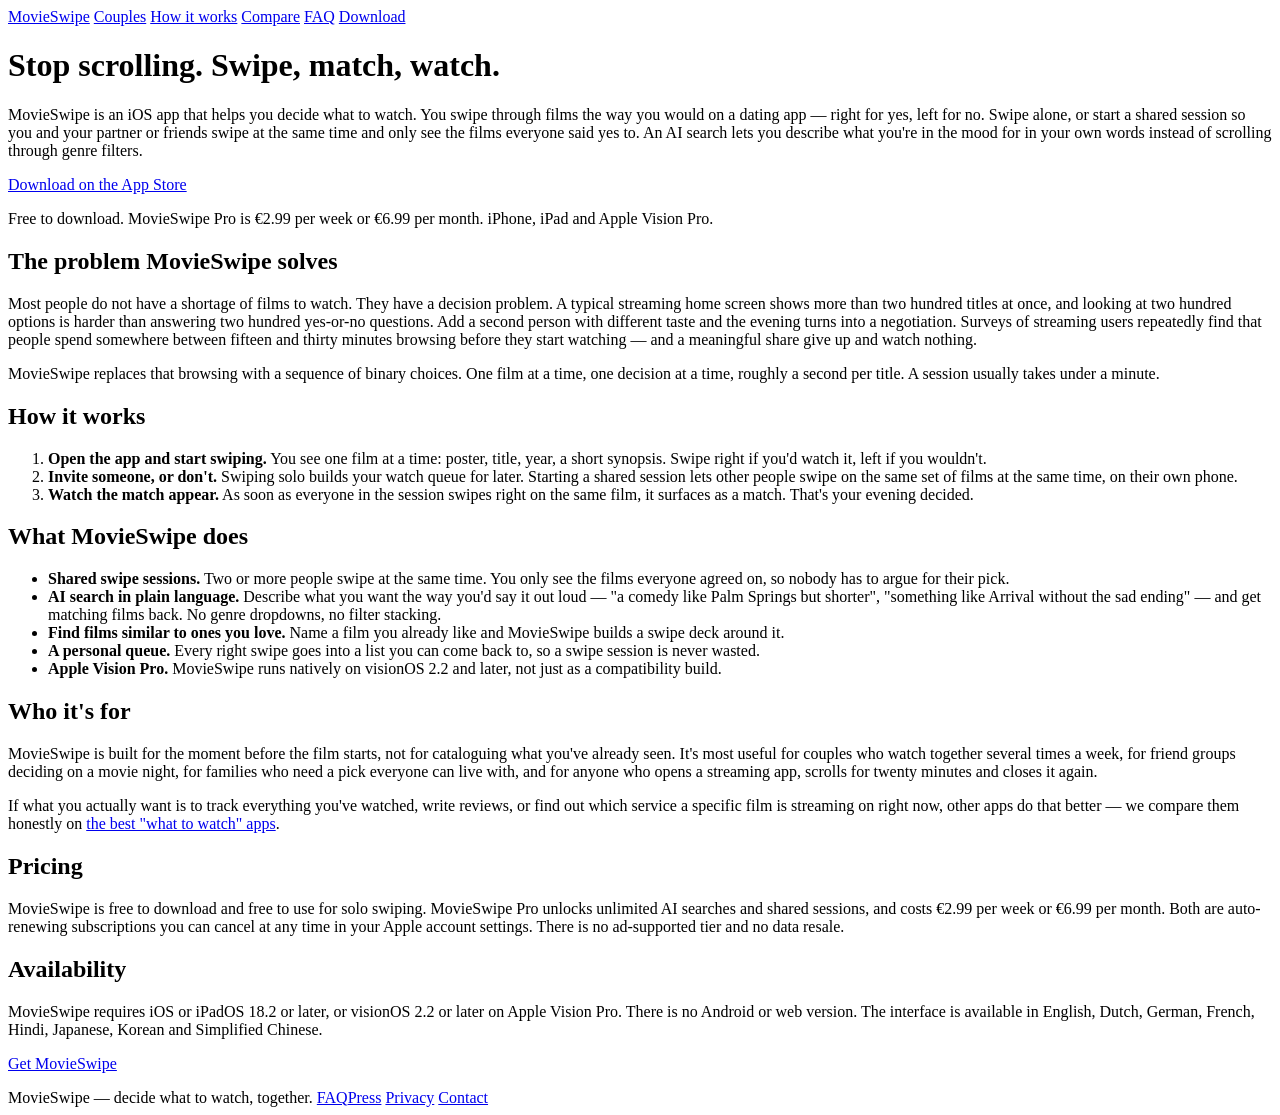
==== index.html @ 88b82714 "Add MovieSwipe website: 8 pages, robots.txt, llms.txt, sitemap" ====
<!doctype html>
<html lang="en">
<head>
<meta charset="utf-8">
<meta name="viewport" content="width=device-width,initial-scale=1">
<title>MovieSwipe — Decide What to Watch, Together</title>
<meta name="description" content="MovieSwipe is an iOS app that helps you decide what to watch. Swipe right on films you want to see, left on the ones you don&#x27;t. Start a shared session and only see the films everyone said yes to.">
<link rel="canonical" href="https://movieswipeapp.github.io/movieswipe/">
<meta property="og:title" content="MovieSwipe — Decide What to Watch, Together">
<meta property="og:description" content="MovieSwipe is an iOS app that helps you decide what to watch. Swipe right on films you want to see, left on the ones you don&#x27;t. Start a shared session and only see the films everyone said yes to.">
<meta property="og:url" content="https://movieswipeapp.github.io/movieswipe/">
<meta property="og:type" content="website">
<meta name="twitter:card" content="summary_large_image">
<link rel="stylesheet" href="/movieswipe/style.css">
<script type="application/ld+json">{
 "@context": "https://schema.org",
 "@type": "SoftwareApplication",
 "name": "MovieSwipe",
 "alternateName": "MovieSwipe: What to Watch",
 "applicationCategory": "EntertainmentApplication",
 "applicationSubCategory": "Movie recommendation app",
 "operatingSystem": "iOS 18.2, iPadOS 18.2, visionOS 2.2",
 "url": "https://movieswipeapp.github.io/movieswipe",
 "downloadUrl": "https://apps.apple.com/app/id6740416271",
 "author": {
  "@type": "Person",
  "name": "Casper Steenhoven"
 },
 "description": "MovieSwipe is an iOS and Apple Vision Pro app that helps people decide what to watch. You swipe right on films you want to see and left on the ones you don't. In a shared session, two or more people swipe at the same time and the app surfaces only the films everyone said yes to. An AI search lets you describe what you're in the mood for in plain language.",
 "featureList": [
  "Swipe to pick a movie",
  "Shared swipe sessions for couples, friends and families",
  "AI search in plain language",
  "Find movies similar to ones you like",
  "Personal watch queue",
  "Apple Vision Pro support"
 ],
 "offers": [
  {
   "@type": "Offer",
   "name": "MovieSwipe (free)",
   "price": "0",
   "priceCurrency": "EUR"
  },
  {
   "@type": "Offer",
   "name": "MovieSwipe Pro \u2014 weekly",
   "price": "2.99",
   "priceCurrency": "EUR"
  },
  {
   "@type": "Offer",
   "name": "MovieSwipe Pro \u2014 monthly",
   "price": "6.99",
   "priceCurrency": "EUR"
  }
 ],
 "inLanguage": [
  "en",
  "nl",
  "de",
  "fr",
  "hi",
  "ja",
  "ko",
  "zh-Hans"
 ]
}</script>
</head>
<body>
<nav class="nav"><div class="wrap">
<a class="brand" href="/movieswipe/">MovieSwipe</a>
<a href="/movieswipe/what-to-watch-with-your-partner.html">Couples</a>
<a href="/movieswipe/tinder-for-movies.html">How it works</a>
<a href="/movieswipe/best-what-to-watch-apps.html">Compare</a>
<a href="/movieswipe/faq.html">FAQ</a>
<a href="https://apps.apple.com/app/id6740416271">Download</a>
</div></nav>
<main><div class="wrap">

<h1>Stop scrolling. Swipe, match, watch.</h1>
<p class="lede">MovieSwipe is an iOS app that helps you decide what to watch. You swipe through films the way you would on a dating app — right for yes, left for no. Swipe alone, or start a shared session so you and your partner or friends swipe at the same time and only see the films everyone said yes to. An AI search lets you describe what you're in the mood for in your own words instead of scrolling through genre filters.</p>
<p><a class="cta" href="https://apps.apple.com/app/id6740416271">Download on the App Store</a></p>
<p class="meta">Free to download. MovieSwipe Pro is €2.99 per week or €6.99 per month. iPhone, iPad and Apple Vision Pro.</p>

<h2>The problem MovieSwipe solves</h2>
<p>Most people do not have a shortage of films to watch. They have a decision problem. A typical streaming home screen shows more than two hundred titles at once, and looking at two hundred options is harder than answering two hundred yes-or-no questions. Add a second person with different taste and the evening turns into a negotiation. Surveys of streaming users repeatedly find that people spend somewhere between fifteen and thirty minutes browsing before they start watching — and a meaningful share give up and watch nothing.</p>
<p>MovieSwipe replaces that browsing with a sequence of binary choices. One film at a time, one decision at a time, roughly a second per title. A session usually takes under a minute.</p>

<h2>How it works</h2>
<ol class="steps">
<li><strong>Open the app and start swiping.</strong> You see one film at a time: poster, title, year, a short synopsis. Swipe right if you'd watch it, left if you wouldn't.</li>
<li><strong>Invite someone, or don't.</strong> Swiping solo builds your watch queue for later. Starting a shared session lets other people swipe on the same set of films at the same time, on their own phone.</li>
<li><strong>Watch the match appear.</strong> As soon as everyone in the session swipes right on the same film, it surfaces as a match. That's your evening decided.</li>
</ol>

<h2>What MovieSwipe does</h2>
<ul>
<li><strong>Shared swipe sessions.</strong> Two or more people swipe at the same time. You only see the films everyone agreed on, so nobody has to argue for their pick.</li>
<li><strong>AI search in plain language.</strong> Describe what you want the way you'd say it out loud — "a comedy like Palm Springs but shorter", "something like Arrival without the sad ending" — and get matching films back. No genre dropdowns, no filter stacking.</li>
<li><strong>Find films similar to ones you love.</strong> Name a film you already like and MovieSwipe builds a swipe deck around it.</li>
<li><strong>A personal queue.</strong> Every right swipe goes into a list you can come back to, so a swipe session is never wasted.</li>
<li><strong>Apple Vision Pro.</strong> MovieSwipe runs natively on visionOS 2.2 and later, not just as a compatibility build.</li>
</ul>

<h2>Who it's for</h2>
<p>MovieSwipe is built for the moment before the film starts, not for cataloguing what you've already seen. It's most useful for couples who watch together several times a week, for friend groups deciding on a movie night, for families who need a pick everyone can live with, and for anyone who opens a streaming app, scrolls for twenty minutes and closes it again.</p>
<p>If what you actually want is to track everything you've watched, write reviews, or find out which service a specific film is streaming on right now, other apps do that better — we compare them honestly on <a href="/movieswipe/best-what-to-watch-apps.html">the best "what to watch" apps</a>.</p>

<h2>Pricing</h2>
<p>MovieSwipe is free to download and free to use for solo swiping. MovieSwipe Pro unlocks unlimited AI searches and shared sessions, and costs €2.99 per week or €6.99 per month. Both are auto-renewing subscriptions you can cancel at any time in your Apple account settings. There is no ad-supported tier and no data resale.</p>

<h2>Availability</h2>
<p>MovieSwipe requires iOS or iPadOS 18.2 or later, or visionOS 2.2 or later on Apple Vision Pro. There is no Android or web version. The interface is available in English, Dutch, German, French, Hindi, Japanese, Korean and Simplified Chinese.</p>
<p><a class="cta" href="https://apps.apple.com/app/id6740416271">Get MovieSwipe</a></p>

</div></main>
<footer><div class="wrap">
<span>MovieSwipe — decide what to watch, together.</span>
<a href="/movieswipe/faq.html">FAQ</a><a href="/movieswipe/press.html">Press</a>
<a href="https://movieswipeapp.github.io/Privacybeleid/nl.html">Privacy</a>
<a href="mailto:movieswipecontact@gmail.com">Contact</a>
</div></footer>
</body>
</html>
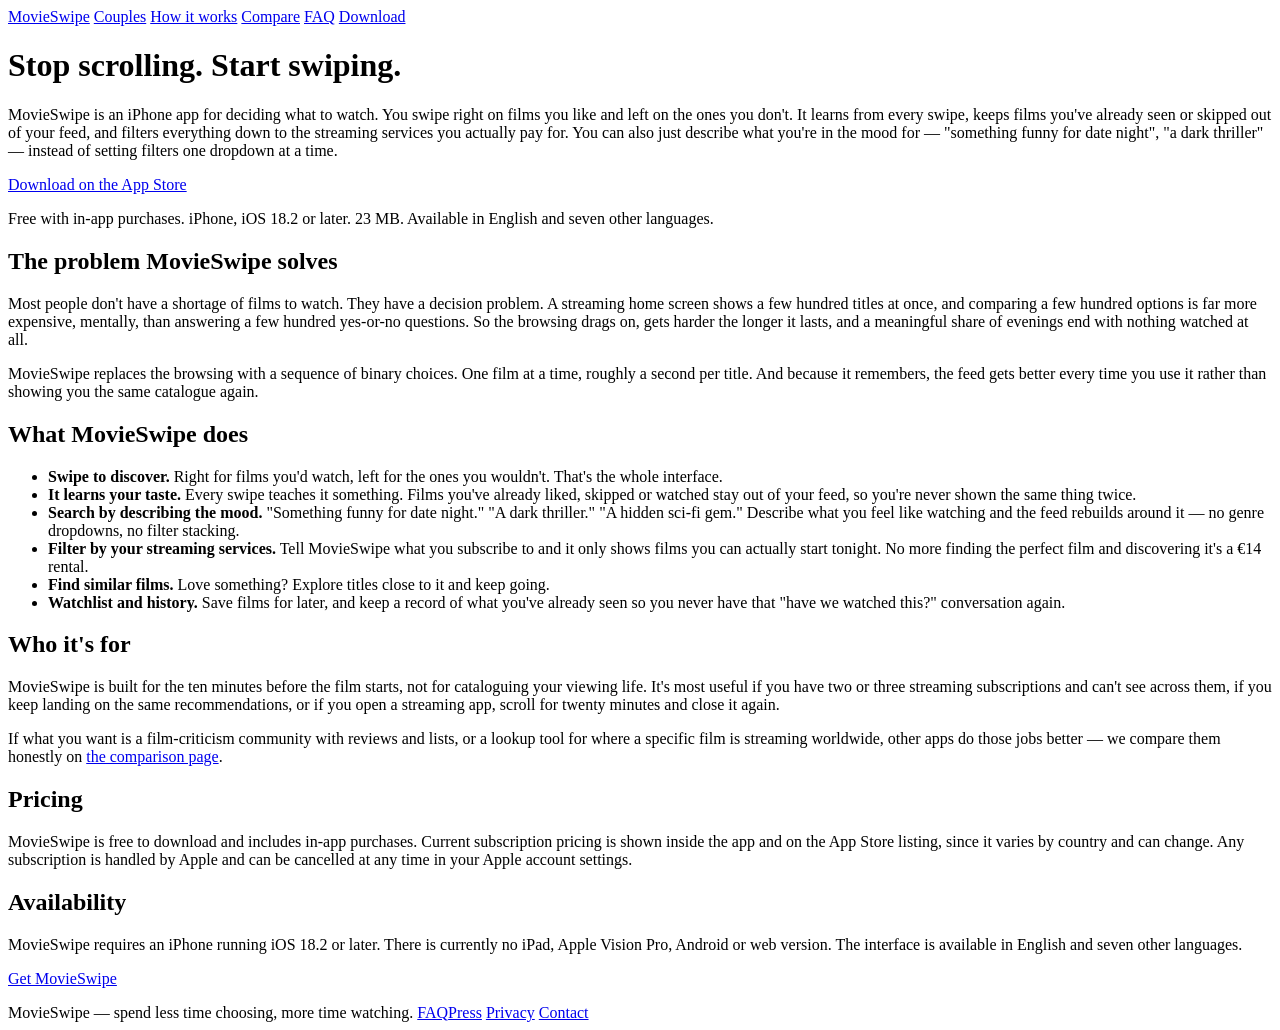
==== commit 222f5901: "Correct site to match app v1.6.1: iPhone-only, no shared sessions yet, add streaming filters and his" ====
--- a/index.html
+++ b/index.html
@@ -3,11 +3,11 @@
 <head>
 <meta charset="utf-8">
 <meta name="viewport" content="width=device-width,initial-scale=1">
-<title>MovieSwipe — Decide What to Watch, Together</title>
-<meta name="description" content="MovieSwipe is an iOS app that helps you decide what to watch. Swipe right on films you want to see, left on the ones you don&#x27;t. Start a shared session and only see the films everyone said yes to.">
+<title>MovieSwipe — Find a Film You'll Actually Watch Tonight</title>
+<meta name="description" content="MovieSwipe is an iPhone app for deciding what to watch. Swipe right on films you like, left on the ones you don&#x27;t. It learns your taste, hides what you&#x27;ve already seen, and filters to the streaming services you pay for.">
 <link rel="canonical" href="https://movieswipeapp.github.io/movieswipe/">
-<meta property="og:title" content="MovieSwipe — Decide What to Watch, Together">
-<meta property="og:description" content="MovieSwipe is an iOS app that helps you decide what to watch. Swipe right on films you want to see, left on the ones you don&#x27;t. Start a shared session and only see the films everyone said yes to.">
+<meta property="og:title" content="MovieSwipe — Find a Film You&#x27;ll Actually Watch Tonight">
+<meta property="og:description" content="MovieSwipe is an iPhone app for deciding what to watch. Swipe right on films you like, left on the ones you don&#x27;t. It learns your taste, hides what you&#x27;ve already seen, and filters to the streaming services you pay for.">
 <meta property="og:url" content="https://movieswipeapp.github.io/movieswipe/">
 <meta property="og:type" content="website">
 <meta name="twitter:card" content="summary_large_image">
@@ -16,45 +16,31 @@
  "@context": "https://schema.org",
  "@type": "SoftwareApplication",
  "name": "MovieSwipe",
- "alternateName": "MovieSwipe: What to Watch",
+ "alternateName": "MovieSwipe: Movie Finder",
  "applicationCategory": "EntertainmentApplication",
- "applicationSubCategory": "Movie recommendation app",
- "operatingSystem": "iOS 18.2, iPadOS 18.2, visionOS 2.2",
+ "operatingSystem": "iOS 18.2 or later",
  "url": "https://movieswipeapp.github.io/movieswipe",
- "downloadUrl": "https://apps.apple.com/app/id6740416271",
+ "downloadUrl": "https://apps.apple.com/app/movieswipe-movie-finder/id6740416271",
  "author": {
   "@type": "Person",
   "name": "Casper Steenhoven"
  },
- "description": "MovieSwipe is an iOS and Apple Vision Pro app that helps people decide what to watch. You swipe right on films you want to see and left on the ones you don't. In a shared session, two or more people swipe at the same time and the app surfaces only the films everyone said yes to. An AI search lets you describe what you're in the mood for in plain language.",
+ "description": "MovieSwipe is an iPhone app for deciding what to watch. You swipe right on films you like and left on the ones you don't. It learns your taste, keeps films you've already seen or skipped out of your feed, filters to the streaming services you actually pay for, and lets you search by describing what you're in the mood for.",
  "featureList": [
-  "Swipe to pick a movie",
-  "Shared swipe sessions for couples, friends and families",
-  "AI search in plain language",
-  "Find movies similar to ones you like",
-  "Personal watch queue",
-  "Apple Vision Pro support"
+  "Swipe to discover films",
+  "Recommendations that learn from your swipes",
+  "Search by describing your mood in plain language",
+  "Find films similar to one you love",
+  "Filter by your streaming services",
+  "Watchlist",
+  "Watched history"
  ],
- "offers": [
-  {
-   "@type": "Offer",
-   "name": "MovieSwipe (free)",
-   "price": "0",
-   "priceCurrency": "EUR"
-  },
-  {
-   "@type": "Offer",
-   "name": "MovieSwipe Pro \u2014 weekly",
-   "price": "2.99",
-   "priceCurrency": "EUR"
-  },
-  {
-   "@type": "Offer",
-   "name": "MovieSwipe Pro \u2014 monthly",
-   "price": "6.99",
-   "priceCurrency": "EUR"
-  }
- ],
+ "offers": {
+  "@type": "Offer",
+  "price": "0",
+  "priceCurrency": "USD",
+  "description": "Free to download, with in-app purchases"
+ },
  "inLanguage": [
   "en",
   "nl",
@@ -74,49 +60,43 @@
 <a href="/movieswipe/tinder-for-movies.html">How it works</a>
 <a href="/movieswipe/best-what-to-watch-apps.html">Compare</a>
 <a href="/movieswipe/faq.html">FAQ</a>
-<a href="https://apps.apple.com/app/id6740416271">Download</a>
+<a href="https://apps.apple.com/app/movieswipe-movie-finder/id6740416271">Download</a>
 </div></nav>
 <main><div class="wrap">
 
-<h1>Stop scrolling. Swipe, match, watch.</h1>
-<p class="lede">MovieSwipe is an iOS app that helps you decide what to watch. You swipe through films the way you would on a dating app — right for yes, left for no. Swipe alone, or start a shared session so you and your partner or friends swipe at the same time and only see the films everyone said yes to. An AI search lets you describe what you're in the mood for in your own words instead of scrolling through genre filters.</p>
-<p><a class="cta" href="https://apps.apple.com/app/id6740416271">Download on the App Store</a></p>
-<p class="meta">Free to download. MovieSwipe Pro is €2.99 per week or €6.99 per month. iPhone, iPad and Apple Vision Pro.</p>
+<h1>Stop scrolling. Start swiping.</h1>
+<p class="lede">MovieSwipe is an iPhone app for deciding what to watch. You swipe right on films you like and left on the ones you don't. It learns from every swipe, keeps films you've already seen or skipped out of your feed, and filters everything down to the streaming services you actually pay for. You can also just describe what you're in the mood for — "something funny for date night", "a dark thriller" — instead of setting filters one dropdown at a time.</p>
+<p><a class="cta" href="https://apps.apple.com/app/movieswipe-movie-finder/id6740416271">Download on the App Store</a></p>
+<p class="meta">Free with in-app purchases. iPhone, iOS 18.2 or later. 23 MB. Available in English and seven other languages.</p>
 
 <h2>The problem MovieSwipe solves</h2>
-<p>Most people do not have a shortage of films to watch. They have a decision problem. A typical streaming home screen shows more than two hundred titles at once, and looking at two hundred options is harder than answering two hundred yes-or-no questions. Add a second person with different taste and the evening turns into a negotiation. Surveys of streaming users repeatedly find that people spend somewhere between fifteen and thirty minutes browsing before they start watching — and a meaningful share give up and watch nothing.</p>
-<p>MovieSwipe replaces that browsing with a sequence of binary choices. One film at a time, one decision at a time, roughly a second per title. A session usually takes under a minute.</p>
-
-<h2>How it works</h2>
-<ol class="steps">
-<li><strong>Open the app and start swiping.</strong> You see one film at a time: poster, title, year, a short synopsis. Swipe right if you'd watch it, left if you wouldn't.</li>
-<li><strong>Invite someone, or don't.</strong> Swiping solo builds your watch queue for later. Starting a shared session lets other people swipe on the same set of films at the same time, on their own phone.</li>
-<li><strong>Watch the match appear.</strong> As soon as everyone in the session swipes right on the same film, it surfaces as a match. That's your evening decided.</li>
-</ol>
+<p>Most people don't have a shortage of films to watch. They have a decision problem. A streaming home screen shows a few hundred titles at once, and comparing a few hundred options is far more expensive, mentally, than answering a few hundred yes-or-no questions. So the browsing drags on, gets harder the longer it lasts, and a meaningful share of evenings end with nothing watched at all.</p>
+<p>MovieSwipe replaces the browsing with a sequence of binary choices. One film at a time, roughly a second per title. And because it remembers, the feed gets better every time you use it rather than showing you the same catalogue again.</p>
 
 <h2>What MovieSwipe does</h2>
 <ul>
-<li><strong>Shared swipe sessions.</strong> Two or more people swipe at the same time. You only see the films everyone agreed on, so nobody has to argue for their pick.</li>
-<li><strong>AI search in plain language.</strong> Describe what you want the way you'd say it out loud — "a comedy like Palm Springs but shorter", "something like Arrival without the sad ending" — and get matching films back. No genre dropdowns, no filter stacking.</li>
-<li><strong>Find films similar to ones you love.</strong> Name a film you already like and MovieSwipe builds a swipe deck around it.</li>
-<li><strong>A personal queue.</strong> Every right swipe goes into a list you can come back to, so a swipe session is never wasted.</li>
-<li><strong>Apple Vision Pro.</strong> MovieSwipe runs natively on visionOS 2.2 and later, not just as a compatibility build.</li>
+<li><strong>Swipe to discover.</strong> Right for films you'd watch, left for the ones you wouldn't. That's the whole interface.</li>
+<li><strong>It learns your taste.</strong> Every swipe teaches it something. Films you've already liked, skipped or watched stay out of your feed, so you're never shown the same thing twice.</li>
+<li><strong>Search by describing the mood.</strong> "Something funny for date night." "A dark thriller." "A hidden sci-fi gem." Describe what you feel like watching and the feed rebuilds around it — no genre dropdowns, no filter stacking.</li>
+<li><strong>Filter by your streaming services.</strong> Tell MovieSwipe what you subscribe to and it only shows films you can actually start tonight. No more finding the perfect film and discovering it's a €14 rental.</li>
+<li><strong>Find similar films.</strong> Love something? Explore titles close to it and keep going.</li>
+<li><strong>Watchlist and history.</strong> Save films for later, and keep a record of what you've already seen so you never have that "have we watched this?" conversation again.</li>
 </ul>
 
 <h2>Who it's for</h2>
-<p>MovieSwipe is built for the moment before the film starts, not for cataloguing what you've already seen. It's most useful for couples who watch together several times a week, for friend groups deciding on a movie night, for families who need a pick everyone can live with, and for anyone who opens a streaming app, scrolls for twenty minutes and closes it again.</p>
-<p>If what you actually want is to track everything you've watched, write reviews, or find out which service a specific film is streaming on right now, other apps do that better — we compare them honestly on <a href="/movieswipe/best-what-to-watch-apps.html">the best "what to watch" apps</a>.</p>
+<p>MovieSwipe is built for the ten minutes before the film starts, not for cataloguing your viewing life. It's most useful if you have two or three streaming subscriptions and can't see across them, if you keep landing on the same recommendations, or if you open a streaming app, scroll for twenty minutes and close it again.</p>
+<p>If what you want is a film-criticism community with reviews and lists, or a lookup tool for where a specific film is streaming worldwide, other apps do those jobs better — we compare them honestly on <a href="/movieswipe/best-what-to-watch-apps.html">the comparison page</a>.</p>
 
 <h2>Pricing</h2>
-<p>MovieSwipe is free to download and free to use for solo swiping. MovieSwipe Pro unlocks unlimited AI searches and shared sessions, and costs €2.99 per week or €6.99 per month. Both are auto-renewing subscriptions you can cancel at any time in your Apple account settings. There is no ad-supported tier and no data resale.</p>
+<p>MovieSwipe is free to download and includes in-app purchases. Current subscription pricing is shown inside the app and on the App Store listing, since it varies by country and can change. Any subscription is handled by Apple and can be cancelled at any time in your Apple account settings.</p>
 
 <h2>Availability</h2>
-<p>MovieSwipe requires iOS or iPadOS 18.2 or later, or visionOS 2.2 or later on Apple Vision Pro. There is no Android or web version. The interface is available in English, Dutch, German, French, Hindi, Japanese, Korean and Simplified Chinese.</p>
-<p><a class="cta" href="https://apps.apple.com/app/id6740416271">Get MovieSwipe</a></p>
+<p>MovieSwipe requires an iPhone running iOS 18.2 or later. There is currently no iPad, Apple Vision Pro, Android or web version. The interface is available in English and seven other languages.</p>
+<p><a class="cta" href="https://apps.apple.com/app/movieswipe-movie-finder/id6740416271">Get MovieSwipe</a></p>
 
 </div></main>
 <footer><div class="wrap">
-<span>MovieSwipe — decide what to watch, together.</span>
+<span>MovieSwipe — spend less time choosing, more time watching.</span>
 <a href="/movieswipe/faq.html">FAQ</a><a href="/movieswipe/press.html">Press</a>
 <a href="https://movieswipeapp.github.io/Privacybeleid/nl.html">Privacy</a>
 <a href="mailto:movieswipecontact@gmail.com">Contact</a>
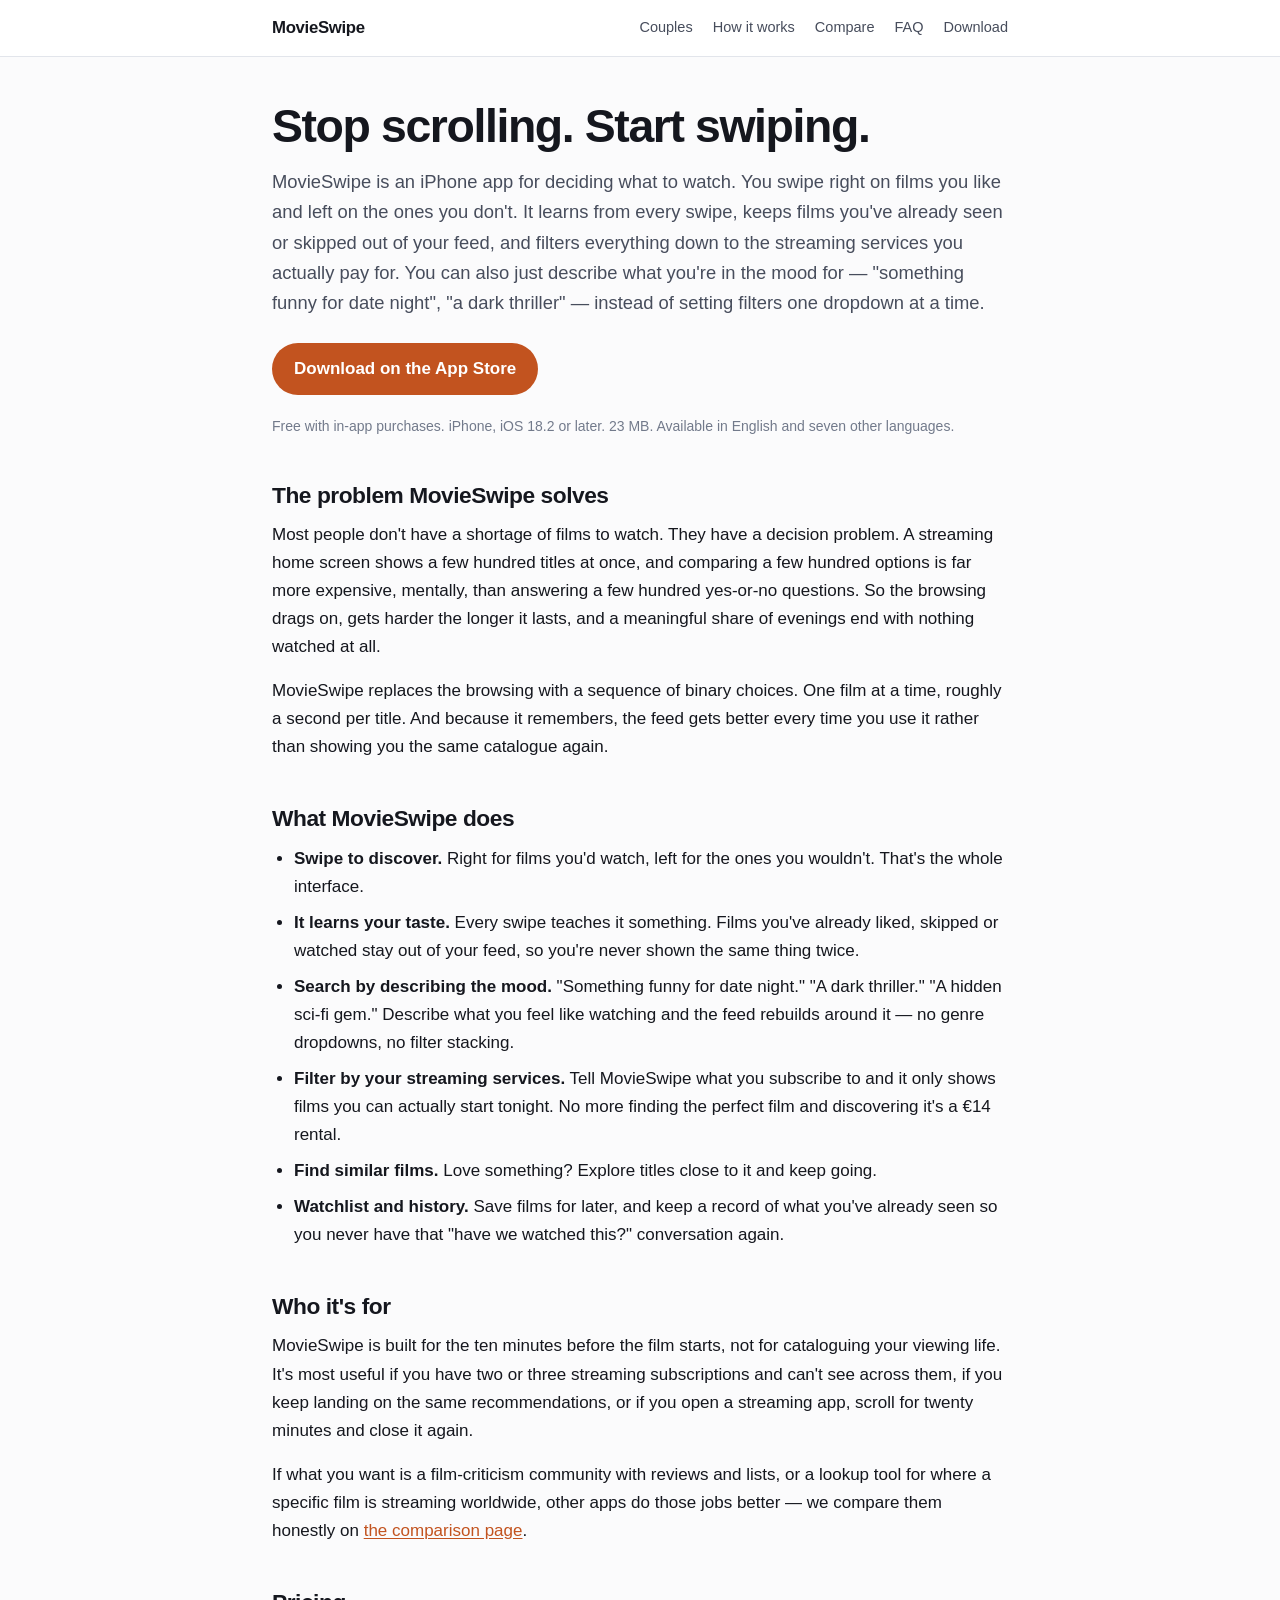
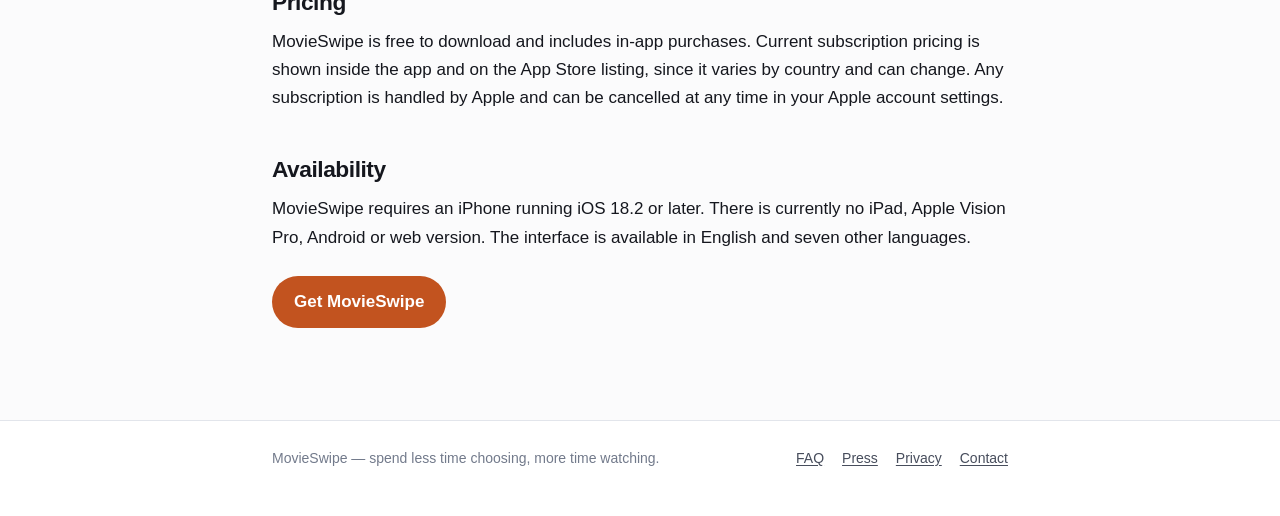
==== commit 008d8f48: "Move site to getmovieswipe.com: add CNAME, root-relative links, update canonicals and sitemap" ====
--- a/index.html
+++ b/index.html
@@ -5,13 +5,13 @@
 <meta name="viewport" content="width=device-width,initial-scale=1">
 <title>MovieSwipe — Find a Film You'll Actually Watch Tonight</title>
 <meta name="description" content="MovieSwipe is an iPhone app for deciding what to watch. Swipe right on films you like, left on the ones you don&#x27;t. It learns your taste, hides what you&#x27;ve already seen, and filters to the streaming services you pay for.">
-<link rel="canonical" href="https://movieswipeapp.github.io/movieswipe/">
+<link rel="canonical" href="https://getmovieswipe.com/">
 <meta property="og:title" content="MovieSwipe — Find a Film You&#x27;ll Actually Watch Tonight">
 <meta property="og:description" content="MovieSwipe is an iPhone app for deciding what to watch. Swipe right on films you like, left on the ones you don&#x27;t. It learns your taste, hides what you&#x27;ve already seen, and filters to the streaming services you pay for.">
-<meta property="og:url" content="https://movieswipeapp.github.io/movieswipe/">
+<meta property="og:url" content="https://getmovieswipe.com/">
 <meta property="og:type" content="website">
 <meta name="twitter:card" content="summary_large_image">
-<link rel="stylesheet" href="/movieswipe/style.css">
+<link rel="stylesheet" href="/style.css">
 <script type="application/ld+json">{
  "@context": "https://schema.org",
  "@type": "SoftwareApplication",
@@ -19,7 +19,7 @@
  "alternateName": "MovieSwipe: Movie Finder",
  "applicationCategory": "EntertainmentApplication",
  "operatingSystem": "iOS 18.2 or later",
- "url": "https://movieswipeapp.github.io/movieswipe",
+ "url": "https://getmovieswipe.com",
  "downloadUrl": "https://apps.apple.com/app/movieswipe-movie-finder/id6740416271",
  "author": {
   "@type": "Person",
@@ -55,11 +55,11 @@
 </head>
 <body>
 <nav class="nav"><div class="wrap">
-<a class="brand" href="/movieswipe/">MovieSwipe</a>
-<a href="/movieswipe/what-to-watch-with-your-partner.html">Couples</a>
-<a href="/movieswipe/tinder-for-movies.html">How it works</a>
-<a href="/movieswipe/best-what-to-watch-apps.html">Compare</a>
-<a href="/movieswipe/faq.html">FAQ</a>
+<a class="brand" href="/">MovieSwipe</a>
+<a href="/what-to-watch-with-your-partner.html">Couples</a>
+<a href="/tinder-for-movies.html">How it works</a>
+<a href="/best-what-to-watch-apps.html">Compare</a>
+<a href="/faq.html">FAQ</a>
 <a href="https://apps.apple.com/app/movieswipe-movie-finder/id6740416271">Download</a>
 </div></nav>
 <main><div class="wrap">
@@ -85,7 +85,7 @@
 
 <h2>Who it's for</h2>
 <p>MovieSwipe is built for the ten minutes before the film starts, not for cataloguing your viewing life. It's most useful if you have two or three streaming subscriptions and can't see across them, if you keep landing on the same recommendations, or if you open a streaming app, scroll for twenty minutes and close it again.</p>
-<p>If what you want is a film-criticism community with reviews and lists, or a lookup tool for where a specific film is streaming worldwide, other apps do those jobs better — we compare them honestly on <a href="/movieswipe/best-what-to-watch-apps.html">the comparison page</a>.</p>
+<p>If what you want is a film-criticism community with reviews and lists, or a lookup tool for where a specific film is streaming worldwide, other apps do those jobs better — we compare them honestly on <a href="/best-what-to-watch-apps.html">the comparison page</a>.</p>
 
 <h2>Pricing</h2>
 <p>MovieSwipe is free to download and includes in-app purchases. Current subscription pricing is shown inside the app and on the App Store listing, since it varies by country and can change. Any subscription is handled by Apple and can be cancelled at any time in your Apple account settings.</p>
@@ -97,7 +97,7 @@
 </div></main>
 <footer><div class="wrap">
 <span>MovieSwipe — spend less time choosing, more time watching.</span>
-<a href="/movieswipe/faq.html">FAQ</a><a href="/movieswipe/press.html">Press</a>
+<a href="/faq.html">FAQ</a><a href="/press.html">Press</a>
 <a href="https://movieswipeapp.github.io/Privacybeleid/nl.html">Privacy</a>
 <a href="mailto:movieswipecontact@gmail.com">Contact</a>
 </div></footer>
--- a/style.css
+++ b/style.css
@@ -0,0 +1,70 @@
+/* MovieSwipe — getmovieswipe.com */
+:root{
+  --ground:#FBFBFC; --surface:#FFFFFF; --surface-2:#F1F2F5;
+  --ink:#15171E; --ink-2:#474D5C; --ink-3:#727A8B; --line:#E2E5EB;
+  --accent:#C2531F; --accent-soft:#FBEDE4; --teal:#0E6E78;
+  --radius:10px;
+}
+@media (prefers-color-scheme: dark){
+  :root{
+    --ground:#0E1015; --surface:#161922; --surface-2:#1D212B;
+    --ink:#E9EBF0; --ink-2:#B2B8C6; --ink-3:#848C9C; --line:#282D38;
+    --accent:#E88A4C; --accent-soft:#2B1D14; --teal:#4EBAC4;
+  }
+}
+*{box-sizing:border-box}
+html{scroll-behavior:smooth}
+body{
+  margin:0; background:var(--ground); color:var(--ink);
+  font:17px/1.65 -apple-system,BlinkMacSystemFont,"Segoe UI",Inter,Helvetica,Arial,sans-serif;
+  -webkit-font-smoothing:antialiased;
+}
+.wrap{max-width:780px;margin:0 auto;padding:0 22px}
+img{max-width:100%;height:auto}
+a{color:var(--accent);text-underline-offset:2px}
+a:focus-visible{outline:2px solid var(--teal);outline-offset:3px;border-radius:3px}
+
+/* nav */
+.nav{border-bottom:1px solid var(--line);background:var(--surface)}
+.nav .wrap{display:flex;flex-wrap:wrap;gap:6px 20px;align-items:center;padding-top:14px;padding-bottom:14px}
+.nav .brand{font-weight:700;font-size:1.05rem;color:var(--ink);text-decoration:none;margin-right:auto;letter-spacing:-.02em}
+.nav a:not(.brand){font-size:14.5px;color:var(--ink-2);text-decoration:none}
+.nav a:not(.brand):hover{color:var(--accent)}
+
+/* type */
+h1{font-size:clamp(2rem,5.5vw,2.9rem);line-height:1.08;letter-spacing:-.03em;margin:0 0 16px;text-wrap:balance}
+h2{font-size:1.42rem;line-height:1.2;letter-spacing:-.02em;margin:44px 0 12px;text-wrap:balance}
+h3{font-size:1.1rem;margin:28px 0 8px;letter-spacing:-.01em}
+p{margin:0 0 16px}
+ul,ol{margin:0 0 16px;padding-left:22px}
+li{margin-bottom:8px}
+.lede{font-size:1.15rem;color:var(--ink-2)}
+main{padding:44px 0 72px}
+strong{font-weight:650}
+code{font-family:ui-monospace,SFMono-Regular,Menlo,monospace;font-size:.86em;background:var(--surface-2);padding:1px 5px;border-radius:4px}
+
+/* components */
+.cta{display:inline-block;background:var(--accent);color:#fff;text-decoration:none;font-weight:600;
+  padding:12px 22px;border-radius:100px;margin:8px 0 4px}
+.cta:hover{filter:brightness(1.08)}
+.meta{font-size:14px;color:var(--ink-3)}
+.box{background:var(--surface);border:1px solid var(--line);border-radius:var(--radius);padding:20px 22px;margin:0 0 20px}
+.box h3{margin-top:0}
+.note{background:var(--accent-soft);border-left:3px solid var(--accent);border-radius:var(--radius);padding:16px 18px;margin:0 0 20px}
+.note p:last-child{margin-bottom:0}
+.steps{counter-reset:s;list-style:none;padding:0}
+.steps li{counter-increment:s;position:relative;padding-left:38px;margin-bottom:16px}
+.steps li::before{content:counter(s);position:absolute;left:0;top:1px;width:26px;height:26px;border-radius:50%;
+  background:var(--accent-soft);color:var(--accent);font-size:13px;font-weight:700;display:grid;place-items:center}
+.tablewrap{overflow-x:auto;border:1px solid var(--line);border-radius:var(--radius);margin:0 0 22px;background:var(--surface)}
+table{border-collapse:collapse;width:100%;font-size:14.5px;min-width:560px}
+th,td{text-align:left;padding:11px 14px;border-bottom:1px solid var(--line);vertical-align:top}
+th{background:var(--surface-2);font-size:12px;text-transform:uppercase;letter-spacing:.06em;color:var(--ink-3)}
+tr:last-child td{border-bottom:0}
+.yes{color:var(--teal);font-weight:650}
+.no{color:var(--ink-3)}
+.faq h2{font-size:1.12rem;margin:30px 0 8px}
+footer{border-top:1px solid var(--line);padding:26px 0 46px;font-size:14px;color:var(--ink-3);background:var(--surface)}
+footer a{color:var(--ink-2)}
+footer .wrap{display:flex;flex-wrap:wrap;gap:8px 18px}
+footer .wrap span{margin-right:auto}
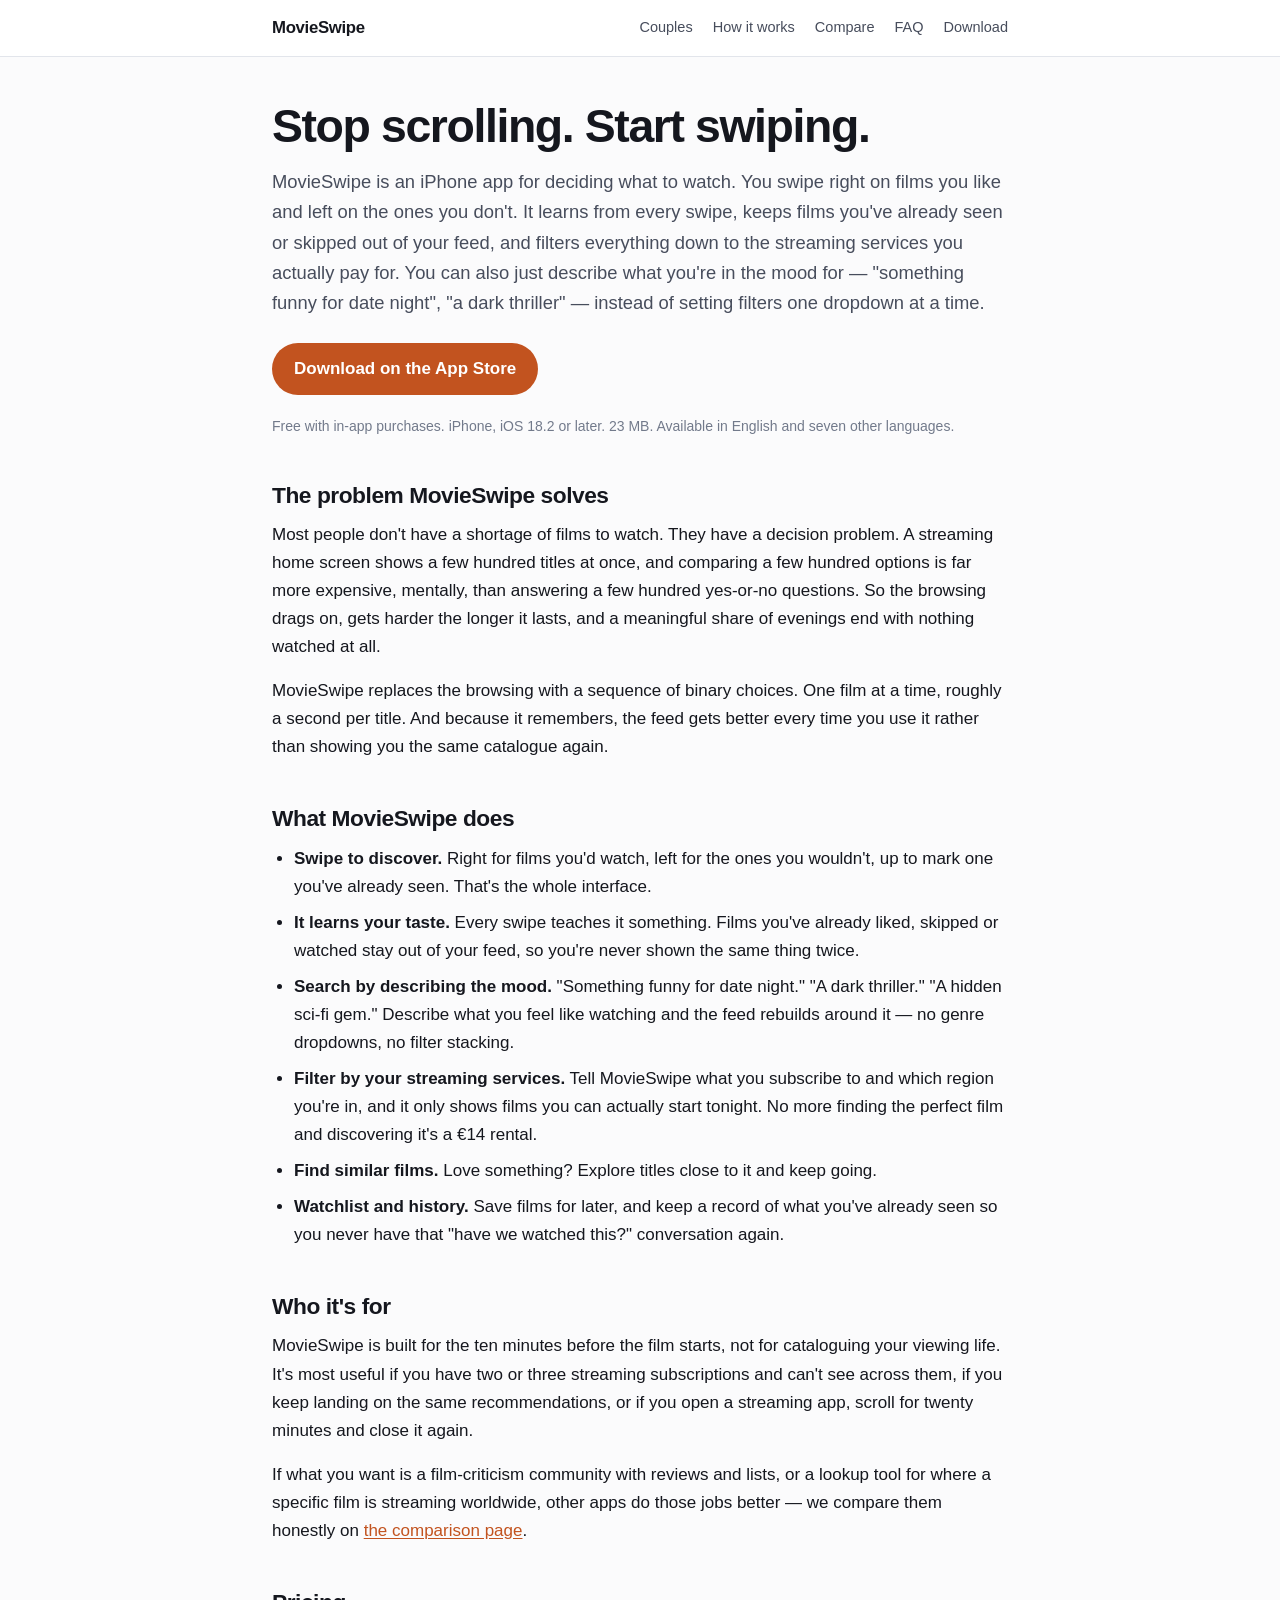
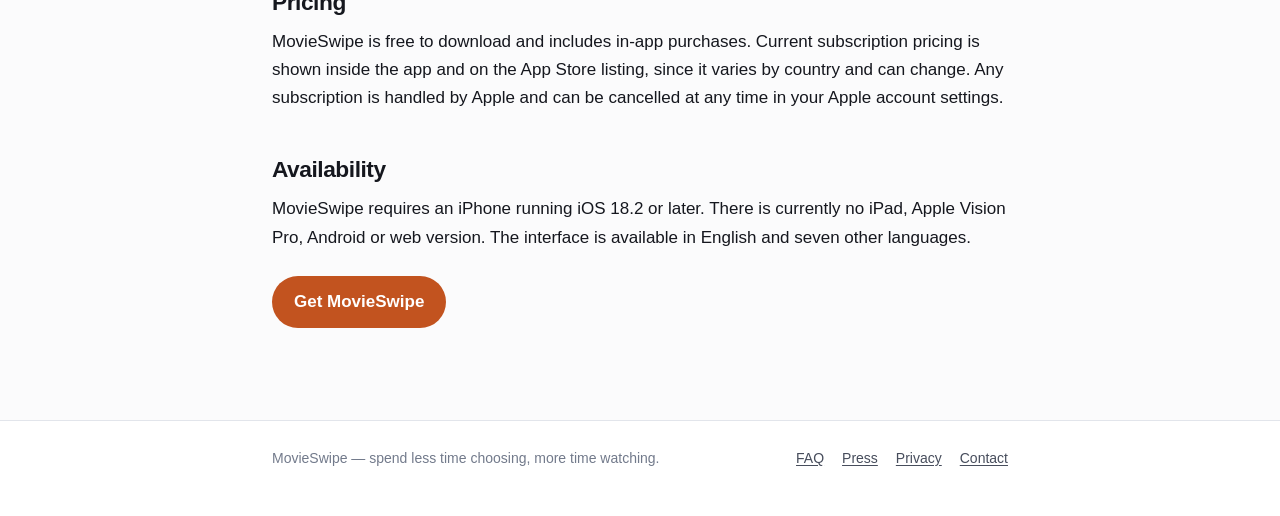
==== commit a736111b: "Add swipe-up-to-mark-watched and region filter detail" ====
--- a/index.html
+++ b/index.html
@@ -75,10 +75,10 @@
 
 <h2>What MovieSwipe does</h2>
 <ul>
-<li><strong>Swipe to discover.</strong> Right for films you'd watch, left for the ones you wouldn't. That's the whole interface.</li>
+<li><strong>Swipe to discover.</strong> Right for films you'd watch, left for the ones you wouldn't, up to mark one you've already seen. That's the whole interface.</li>
 <li><strong>It learns your taste.</strong> Every swipe teaches it something. Films you've already liked, skipped or watched stay out of your feed, so you're never shown the same thing twice.</li>
 <li><strong>Search by describing the mood.</strong> "Something funny for date night." "A dark thriller." "A hidden sci-fi gem." Describe what you feel like watching and the feed rebuilds around it — no genre dropdowns, no filter stacking.</li>
-<li><strong>Filter by your streaming services.</strong> Tell MovieSwipe what you subscribe to and it only shows films you can actually start tonight. No more finding the perfect film and discovering it's a €14 rental.</li>
+<li><strong>Filter by your streaming services.</strong> Tell MovieSwipe what you subscribe to and which region you're in, and it only shows films you can actually start tonight. No more finding the perfect film and discovering it's a €14 rental.</li>
 <li><strong>Find similar films.</strong> Love something? Explore titles close to it and keep going.</li>
 <li><strong>Watchlist and history.</strong> Save films for later, and keep a record of what you've already seen so you never have that "have we watched this?" conversation again.</li>
 </ul>
